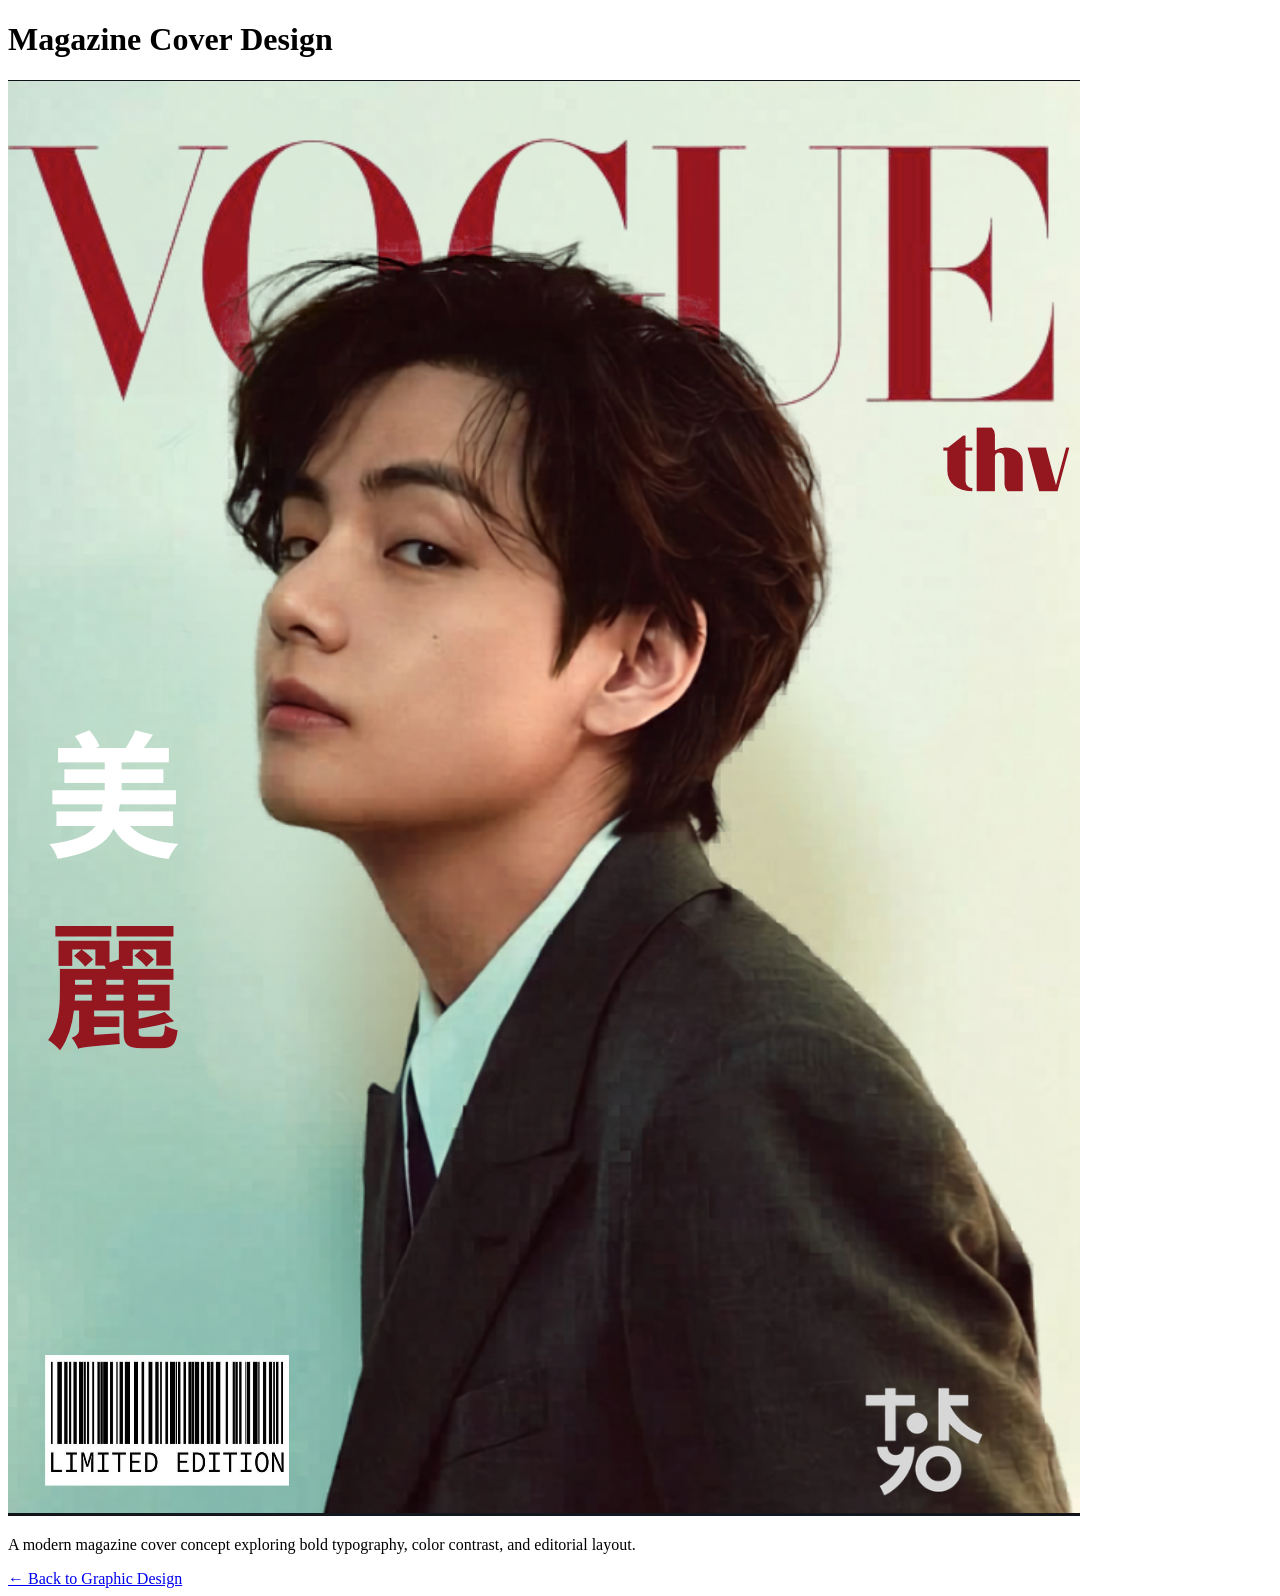
==== projects/graphic1.html @ f450f269 "graphics1" ====
<!DOCTYPE html>
<html lang="en">
<head>
  <meta charset="UTF-8">
  <meta name="viewport" content="width=device-width, initial-scale=1.0">
  <title>Graphic Design Project 1</title>
  <link rel="stylesheet" href="../style.css">
</head>

<body>

  <div class="project-container">

    <h1>Magazine Cover Design</h1>

    <img src="../img/graphic1.png" alt="Graphic Design Project" class="project-image">

    <p class="project-description">
      A modern magazine cover concept exploring bold typography, color contrast, and editorial layout.
    </p>

    <a href="../graphicdesign.html" class="back-button">← Back to Graphic Design</a>

  </div>

</body>
</html>
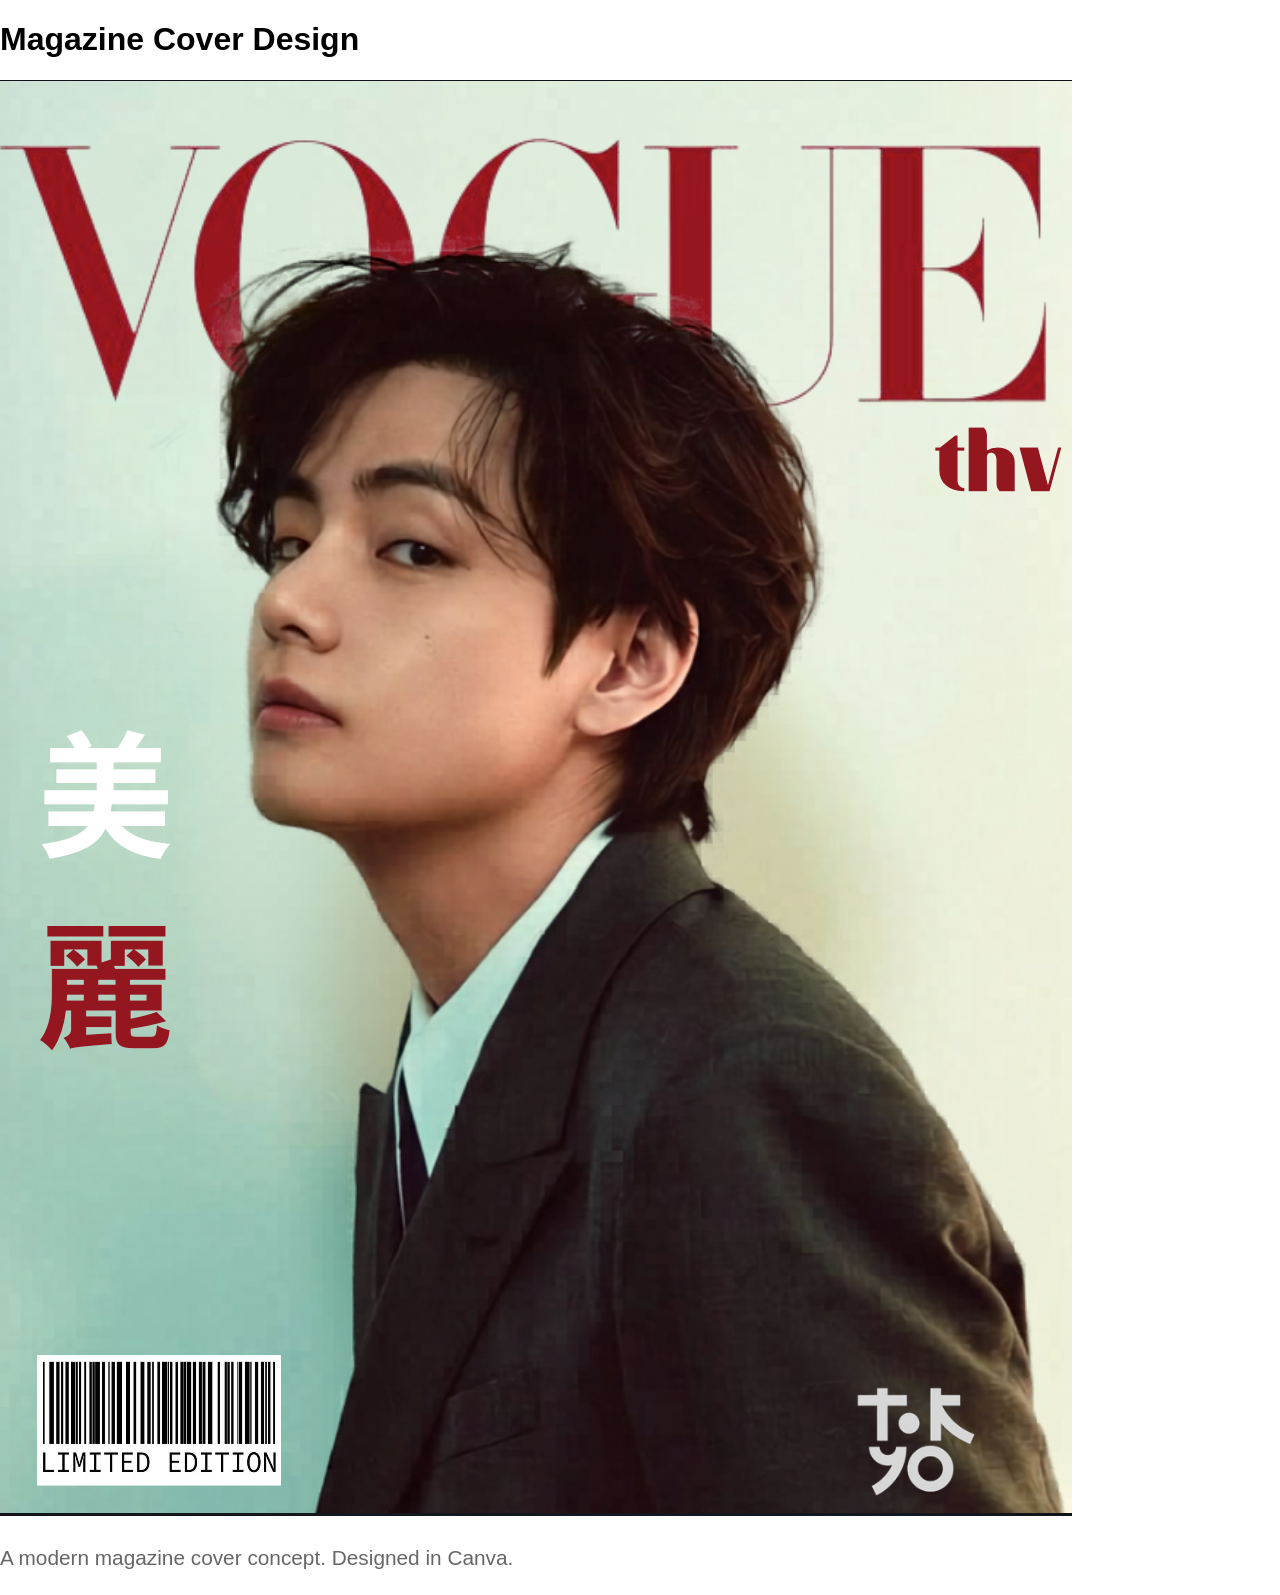
==== commit 67c56013: "commit new img" ====
--- a/projects/graphic1.html
+++ b/projects/graphic1.html
@@ -4,7 +4,7 @@
   <meta charset="UTF-8">
   <meta name="viewport" content="width=device-width, initial-scale=1.0">
   <title>Graphic Design Project 1</title>
-  <link rel="stylesheet" href="../style.css">
+  <link rel="stylesheet" href="../styles.css">
 </head>
 
 <body>
@@ -16,10 +16,10 @@
     <img src="../img/graphic1.png" alt="Graphic Design Project" class="project-image">
 
     <p class="project-description">
-      A modern magazine cover concept exploring bold typography, color contrast, and editorial layout.
+      A modern magazine cover concept. Designed in Canva.
     </p>
 
-    <a href="../graphicdesign.html" class="back-button">← Back to Graphic Design</a>
+    
 
   </div>
 
--- a/styles.css
+++ b/styles.css
@@ -0,0 +1,218 @@
+html {
+  scroll-behavior: smooth;
+}
+
+body {
+  font-family: "Jost", sans-serif;
+  background: #fff;
+  margin: 0;
+}
+
+:root {
+  --dark: #1a1a1a;
+  --light-text: #666;
+  --lavender: #f4e8ff;
+  --blue: #e3f6ff;
+}
+
+section {
+  padding: 80px 0;
+}
+
+p {
+  font-size: 1.3rem;
+  line-height: 1.6;
+  color: var(--light-text);
+}
+
+h2 {
+  margin-bottom: 30px;
+  font-family: "Cormorant Garamond", serif;
+  font-style: italic;
+  font-size: 5.5rem;
+  text-align: center;
+}
+
+/* NAV */
+.navbar {
+  background: #fff !important;
+  padding: 10px 0;
+}
+
+.nav-link {
+  margin-left: 15px;
+  color: #333 !important;
+}
+
+.nav-link:hover {
+  color: var(--dark) !important;
+}
+
+.navbar-nav {
+  margin-left: auto;
+}
+
+.logo {
+  height: 70px;
+  width: auto;
+}
+
+/* INTRO */
+#intro {
+  text-align: center;
+  padding: 140px 60px 0 60px;
+}
+
+#intro h1 {
+  font-family: "Cormorant Garamond", serif;
+  font-size: 12rem;
+  font-weight: 700;
+  font-style: italic;
+}
+
+#intro h2 {
+  text-align: right;
+}
+
+#intro p {
+  text-align: right;
+  color: var(--light-text);
+}
+
+.btn-dark {
+  background: var(--dark);
+  border: none;
+  padding: 10px 24px;
+  border-radius: 4px;
+}
+
+.btn-dark:hover {
+  opacity: 0.9;
+}
+
+.mt-3 {
+  color: #9e2a2b;
+}
+
+/* CAROUSEL */
+#designCarousel img {
+  border-radius: 12px;
+  max-height: 600px;
+  object-fit: contain;
+}
+
+.carousel-control-prev-icon,
+.carousel-control-next-icon {
+  filter: invert(1) brightness(0);
+}
+
+/* ABOUT */
+#about p {
+  max-width: 650px;
+  margin: 0 auto;
+}
+
+/* SKILLS */
+#skills {
+  background: var(--lavender);
+}
+
+.skill-item {
+  text-align: center;
+  margin-bottom: 20px;
+}
+
+#skills img {
+  height: 45px;
+  margin: 10px 20px;
+}
+
+/* CONTACT */
+#contact {
+  background: var(--blue);
+}
+
+.contact-card-row {
+  display: flex;
+  justify-content: center;
+  align-items: center;
+  gap: 30px;
+  margin-top: 30px;
+}
+
+.contact-card-img {
+  width: 100%;
+  max-width: 500px;
+  border-radius: 12px;
+}
+
+@media (max-width: 900px) {
+  .contact-card-row {
+    flex-direction: column;
+  }
+}
+
+/* OTHER PROJECTS */
+/*.other-projects-title {
+  text-align: center;
+  font-size: 2.4rem;
+  margin-top: 80px;
+  margin-bottom: 25px;
+  color: #9e2a2b;
+  font-family: "Cormorant Garamond", serif;
+  font-style: italic;
+}*/
+
+/*.other-project-buttons {
+  display: flex;
+  justify-content: center;
+  gap: 25px;
+  margin-bottom: 40px;
+}*/.other-project-buttons {
+  margin-bottom: 40px;
+  display: flex;
+  flex-direction: column;
+  align-items: center;
+  gap: 25px;
+}
+
+.project-btn {
+  padding: 10px 22px;
+  background: #9e2a2b;
+  color: #fff;
+  border-radius: 6px;
+  font-size: 1.2rem;
+  text-decoration: none;
+  transition: 0.25s;
+  position: relative;
+  z-index: 10;
+}
+
+.project-btn:hover {
+  background: #7d1f22;
+  transform: translateY(-2px);
+}
+
+/* FOOTER */
+footer {
+  text-align: center;
+  padding: 20px 0;
+  color: var(--light-text);
+}
+
+
+/* graphic design html files style*/
+
+.two-cards {
+  display: flex;
+  gap: 20px;
+  justify-content: center;
+}
+
+.two-cards img {
+  width: 45%;
+  border-radius: 10px;
+}
+
+
+  
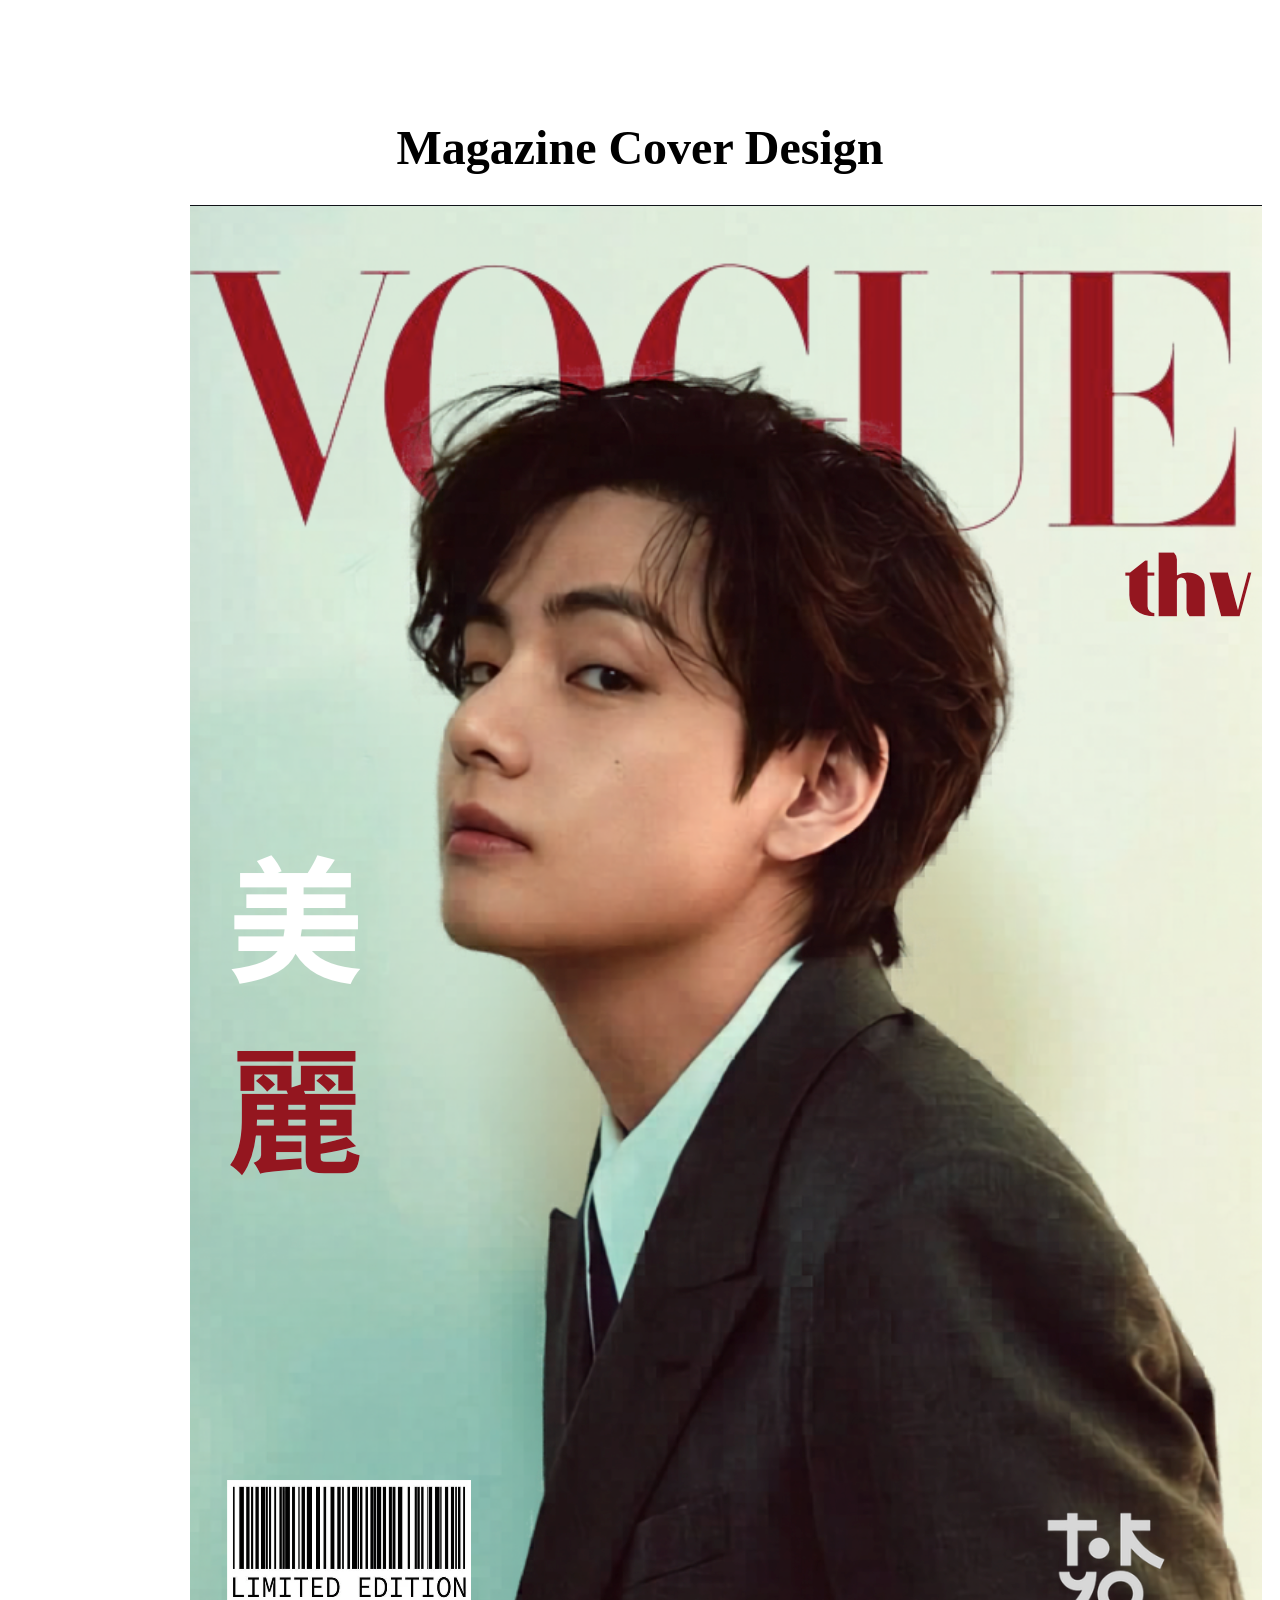
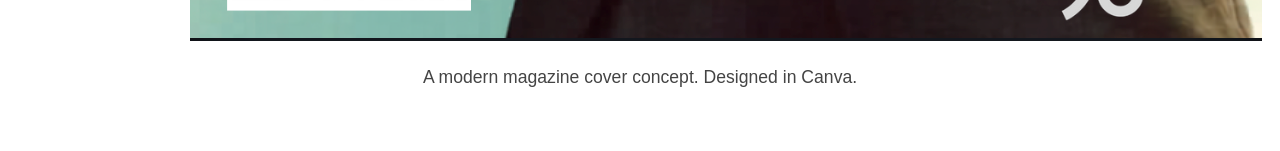
==== commit db3c7c3c: "img chanes" ====
--- a/projects/graphic1.html
+++ b/projects/graphic1.html
@@ -9,9 +9,9 @@
 
 <body>
 
-  <div class="project-container">
+  <div class="project-wrapper">
 
-    <h1>Magazine Cover Design</h1>
+    <h1 class="project-title">Magazine Cover Design</h1>
 
     <img src="../img/graphic1.png" alt="Graphic Design Project" class="project-image">
 
--- a/styles.css
+++ b/styles.css
@@ -203,16 +203,51 @@
 
 /* graphic design html files style*/
 
-.two-cards {
-  display: flex;
+/* Project Page Layout */
+.project-wrapper {
+  max-width: 900px;
+  margin: 120px auto 60px;
+  padding: 0 20px;
+  text-align: center;
+}
+
+.project-title {
+  font-family: "Cormorant Garamond", serif;
+  font-size: 3rem;
+  margin-bottom: 30px;
+}
+
+.project-images {
+  display: flex;
+  flex-direction: column;
   gap: 20px;
-  justify-content: center;
-}
-
-.two-cards img {
-  width: 45%;
-  border-radius: 10px;
-}
-
-
-  +  align-items: center;
+  margin-bottom: 25px;
+}
+
+.project-images img {
+  width: 70%;
+  max-width: 500px;
+  border-radius: 12px;
+  box-shadow: 0 4px 14px rgba(0,0,0,0.1);
+}
+
+.project-description {
+  font-size: 1.1rem;
+  margin-bottom: 40px;
+  color: #444;
+}
+
+.back-link {
+  font-size: 1rem;
+  text-decoration: none;
+  color: #333;
+  border: 1px solid #ccc;
+  padding: 8px 16px;
+  border-radius: 6px;
+  transition: 0.2s;
+}
+
+.back-link:hover {
+  background: #f2f2f2;
+}
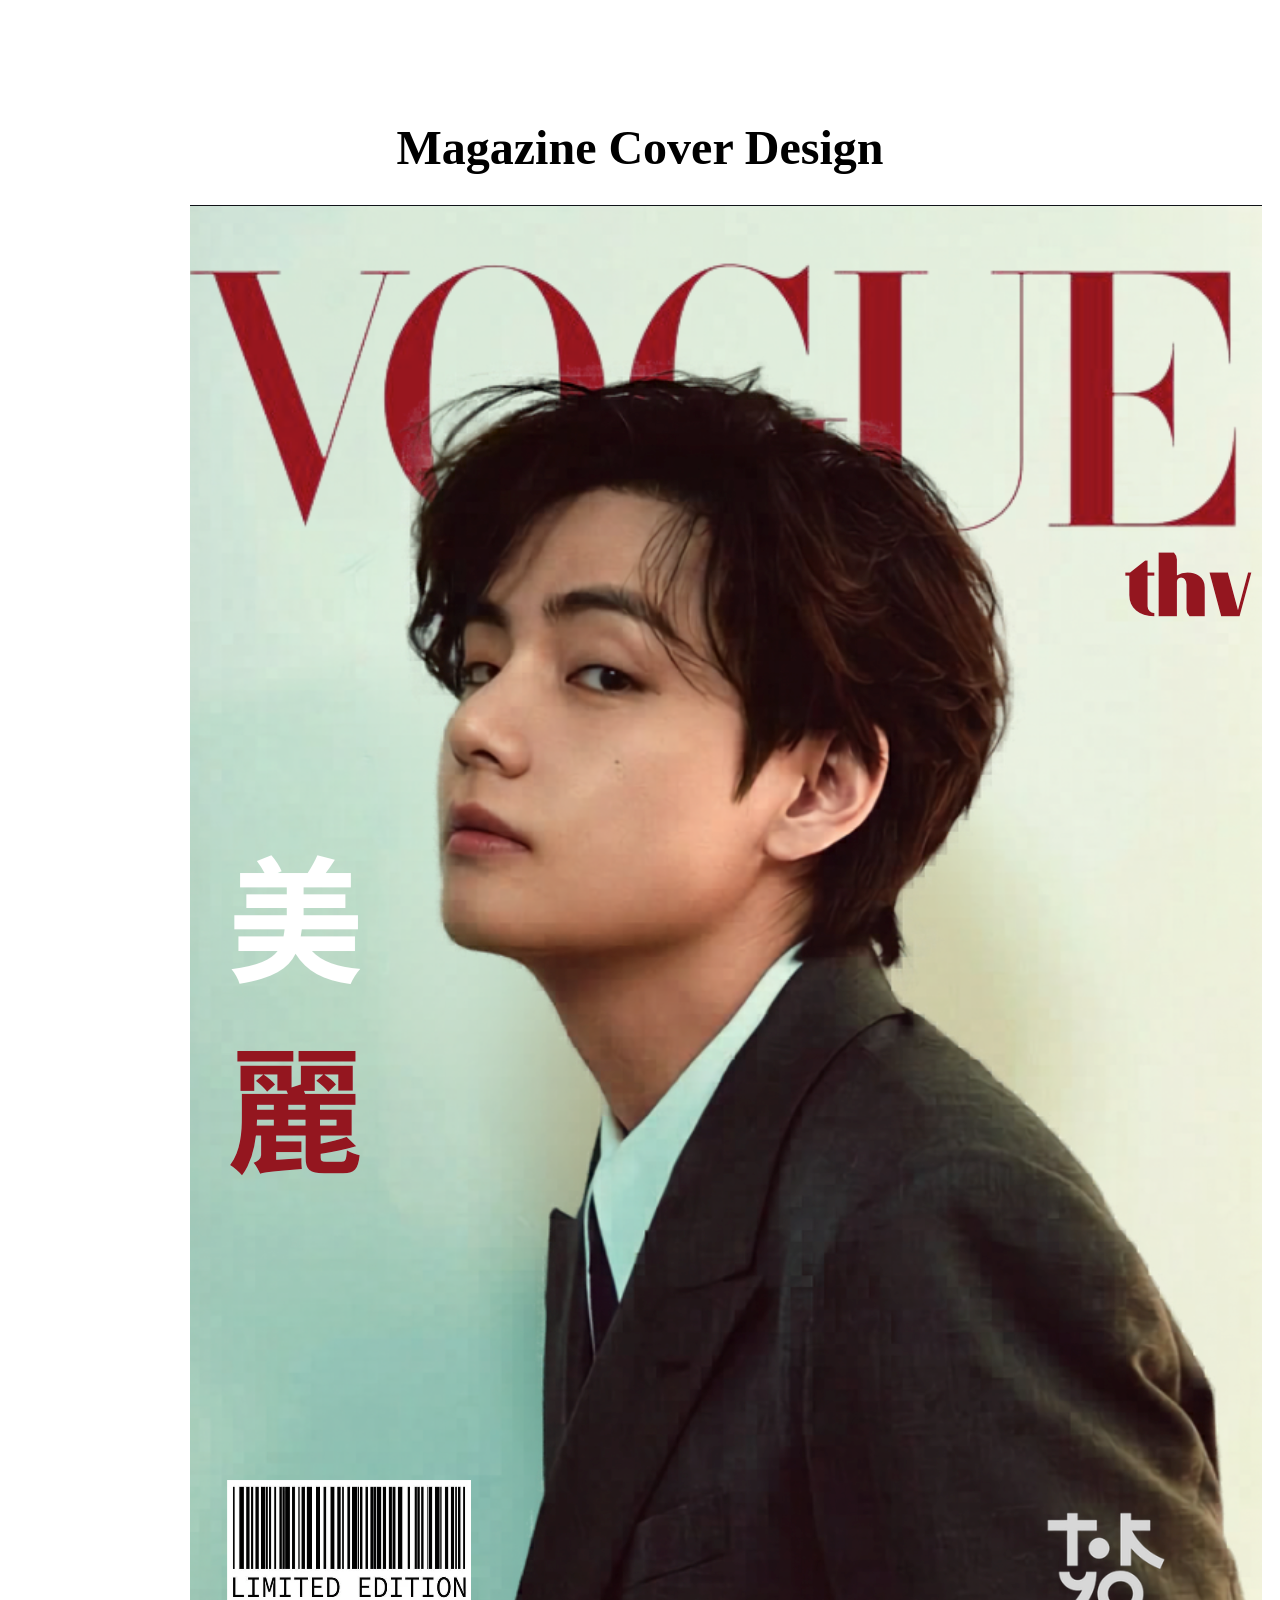
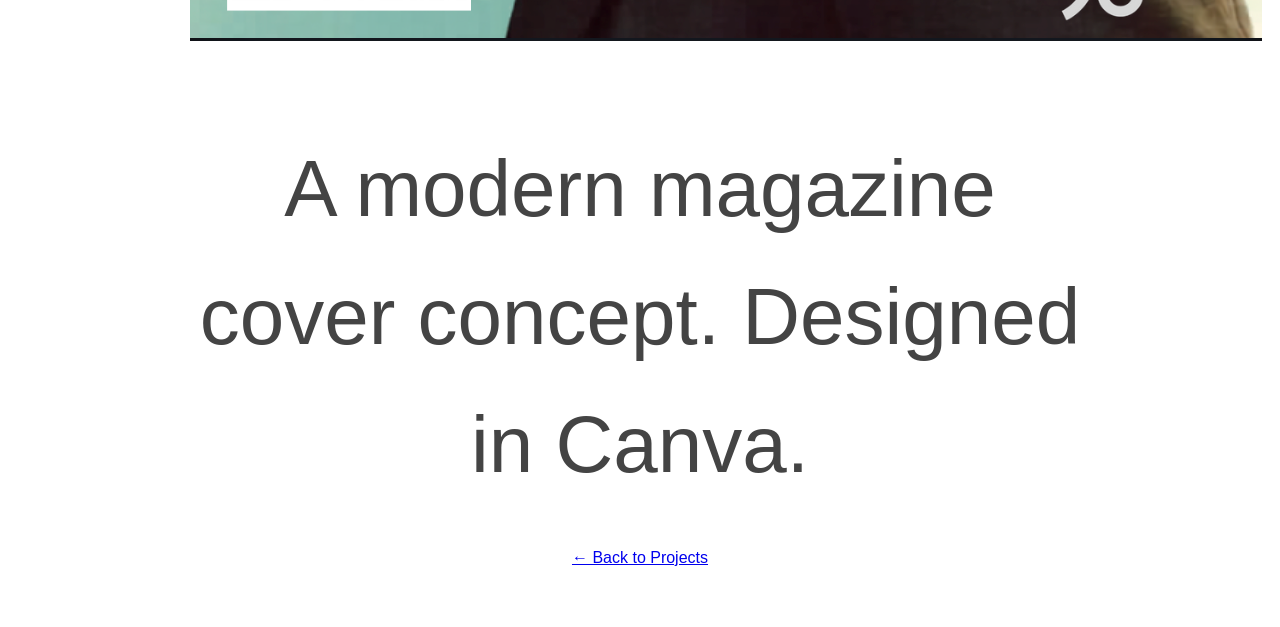
==== commit 2702700f: "commit" ====
--- a/projects/graphic1.html
+++ b/projects/graphic1.html
@@ -12,13 +12,13 @@
   <div class="project-wrapper">
 
     <h1 class="project-title">Magazine Cover Design</h1>
-
-    <img src="../img/graphic1.png" alt="Graphic Design Project" class="project-image">
-
+<div class="project-images">
+    <img src="../img/graphic1.png" alt="Graphic Design Project">
+</div>
     <p class="project-description">
       A modern magazine cover concept. Designed in Canva.
     </p>
-
+    <a href="../index.html#projects" class="back-link">← Back to Projects</a>
     
 
   </div>
--- a/styles.css
+++ b/styles.css
@@ -217,7 +217,7 @@
   margin-bottom: 30px;
 }
 
-.project-images {
+.project-image {
   display: flex;
   flex-direction: column;
   gap: 20px;
@@ -225,29 +225,32 @@
   margin-bottom: 25px;
 }
 
-.project-images img {
-  width: 70%;
-  max-width: 500px;
+.project-image img {
+  width: 20%;
+  max-width: 300px;
   border-radius: 12px;
   box-shadow: 0 4px 14px rgba(0,0,0,0.1);
 }
 
 .project-description {
-  font-size: 1.1rem;
+  font-size: 5rem;
   margin-bottom: 40px;
   color: #444;
 }
 
-.back-link {
-  font-size: 1rem;
-  text-decoration: none;
-  color: #333;
-  border: 1px solid #ccc;
-  padding: 8px 16px;
-  border-radius: 6px;
-  transition: 0.2s;
-}
-
-.back-link:hover {
-  background: #f2f2f2;
-}
+
+.two-cards {
+  display: flex;
+  justify-content: center;
+  align-items: center;
+  gap: 25px;
+  margin: 40px auto;
+  flex-wrap: wrap;
+}
+
+.two-cards img {
+  width: 45%;
+  max-width: 350px;
+  border-radius: 12px;
+  box-shadow: 0 4px 14px rgba(0,0,0,0.1);
+}
